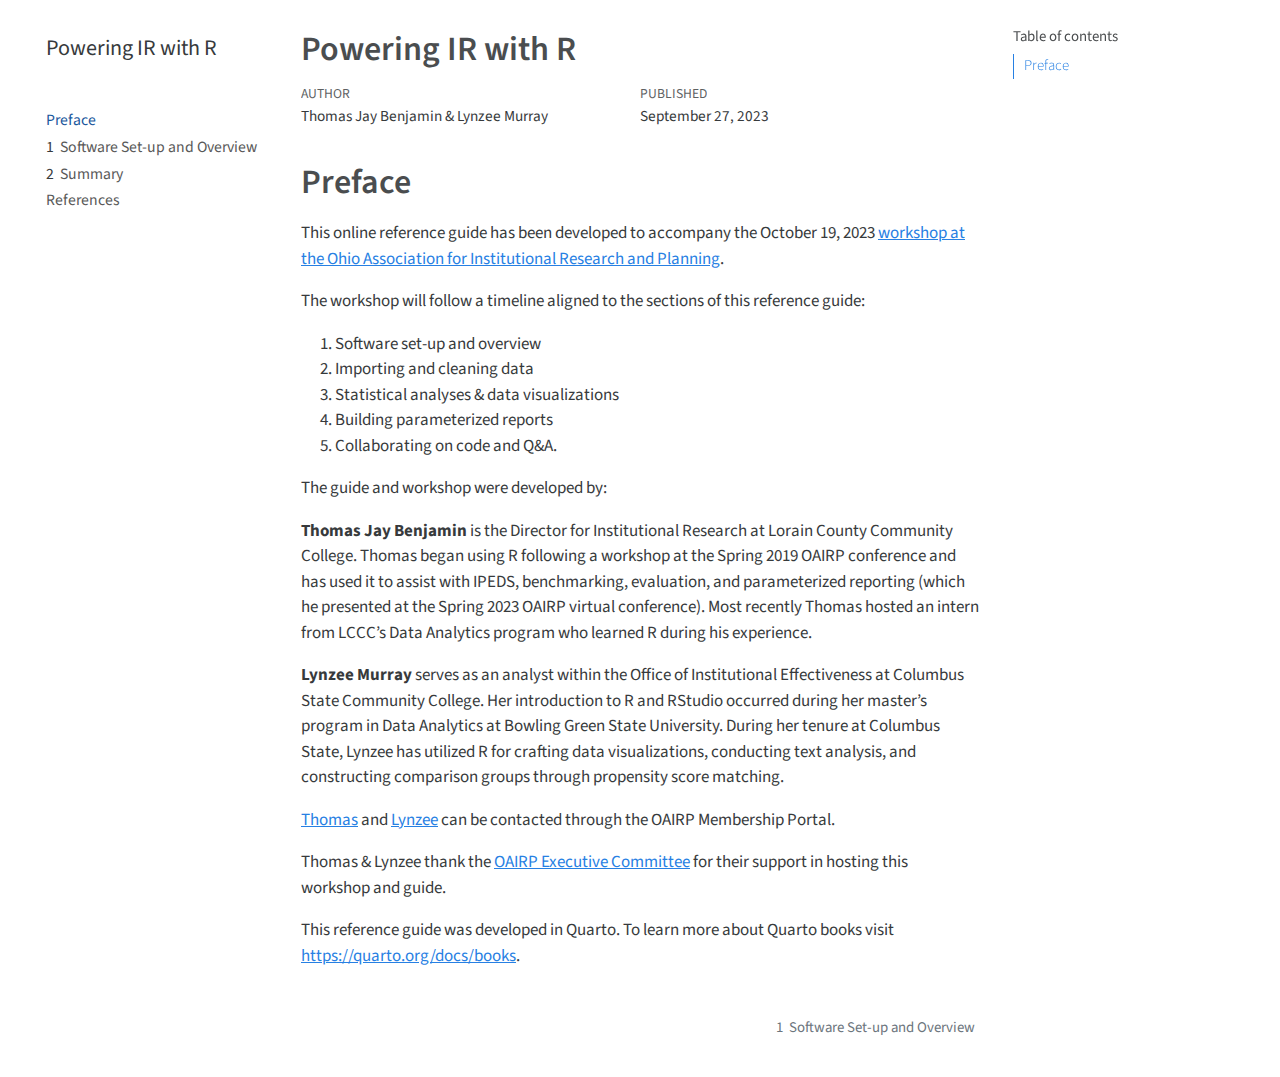
==== docs/index.html @ 9ba2b586 "intro outline" ====
<!DOCTYPE html>
<html xmlns="http://www.w3.org/1999/xhtml" lang="en" xml:lang="en"><head>

<meta charset="utf-8">
<meta name="generator" content="quarto-1.3.333">

<meta name="viewport" content="width=device-width, initial-scale=1.0, user-scalable=yes">

<meta name="author" content="Thomas Jay Benjamin &amp; Lynzee Murray">
<meta name="dcterms.date" content="2023-09-27">

<title>Powering IR with R</title>
<style>
code{white-space: pre-wrap;}
span.smallcaps{font-variant: small-caps;}
div.columns{display: flex; gap: min(4vw, 1.5em);}
div.column{flex: auto; overflow-x: auto;}
div.hanging-indent{margin-left: 1.5em; text-indent: -1.5em;}
ul.task-list{list-style: none;}
ul.task-list li input[type="checkbox"] {
  width: 0.8em;
  margin: 0 0.8em 0.2em -1em; /* quarto-specific, see https://github.com/quarto-dev/quarto-cli/issues/4556 */ 
  vertical-align: middle;
}
</style>


<script src="site_libs/quarto-nav/quarto-nav.js"></script>
<script src="site_libs/quarto-nav/headroom.min.js"></script>
<script src="site_libs/clipboard/clipboard.min.js"></script>
<script src="site_libs/quarto-search/autocomplete.umd.js"></script>
<script src="site_libs/quarto-search/fuse.min.js"></script>
<script src="site_libs/quarto-search/quarto-search.js"></script>
<meta name="quarto:offset" content="./">
<link href="./intro.html" rel="next">
<script src="site_libs/quarto-html/quarto.js"></script>
<script src="site_libs/quarto-html/popper.min.js"></script>
<script src="site_libs/quarto-html/tippy.umd.min.js"></script>
<script src="site_libs/quarto-html/anchor.min.js"></script>
<link href="site_libs/quarto-html/tippy.css" rel="stylesheet">
<link href="site_libs/quarto-html/quarto-syntax-highlighting.css" rel="stylesheet" id="quarto-text-highlighting-styles">
<script src="site_libs/bootstrap/bootstrap.min.js"></script>
<link href="site_libs/bootstrap/bootstrap-icons.css" rel="stylesheet">
<link href="site_libs/bootstrap/bootstrap.min.css" rel="stylesheet" id="quarto-bootstrap" data-mode="light">
<script id="quarto-search-options" type="application/json">{
  "location": "sidebar",
  "copy-button": false,
  "collapse-after": 3,
  "panel-placement": "start",
  "type": "textbox",
  "limit": 20,
  "language": {
    "search-no-results-text": "No results",
    "search-matching-documents-text": "matching documents",
    "search-copy-link-title": "Copy link to search",
    "search-hide-matches-text": "Hide additional matches",
    "search-more-match-text": "more match in this document",
    "search-more-matches-text": "more matches in this document",
    "search-clear-button-title": "Clear",
    "search-detached-cancel-button-title": "Cancel",
    "search-submit-button-title": "Submit"
  }
}</script>


</head>

<body class="nav-sidebar floating">

<div id="quarto-search-results"></div>
  <header id="quarto-header" class="headroom fixed-top">
  <nav class="quarto-secondary-nav">
    <div class="container-fluid d-flex">
      <button type="button" class="quarto-btn-toggle btn" data-bs-toggle="collapse" data-bs-target="#quarto-sidebar,#quarto-sidebar-glass" aria-controls="quarto-sidebar" aria-expanded="false" aria-label="Toggle sidebar navigation" onclick="if (window.quartoToggleHeadroom) { window.quartoToggleHeadroom(); }">
        <i class="bi bi-layout-text-sidebar-reverse"></i>
      </button>
      <nav class="quarto-page-breadcrumbs" aria-label="breadcrumb"><ol class="breadcrumb"><li class="breadcrumb-item"><a href="./index.html">Preface</a></li></ol></nav>
      <a class="flex-grow-1" role="button" data-bs-toggle="collapse" data-bs-target="#quarto-sidebar,#quarto-sidebar-glass" aria-controls="quarto-sidebar" aria-expanded="false" aria-label="Toggle sidebar navigation" onclick="if (window.quartoToggleHeadroom) { window.quartoToggleHeadroom(); }">      
      </a>
      <button type="button" class="btn quarto-search-button" aria-label="Search" onclick="window.quartoOpenSearch();">
        <i class="bi bi-search"></i>
      </button>
    </div>
  </nav>
</header>
<!-- content -->
<div id="quarto-content" class="quarto-container page-columns page-rows-contents page-layout-article">
<!-- sidebar -->
  <nav id="quarto-sidebar" class="sidebar collapse collapse-horizontal sidebar-navigation floating overflow-auto">
    <div class="pt-lg-2 mt-2 text-left sidebar-header">
    <div class="sidebar-title mb-0 py-0">
      <a href="./">Powering IR with R</a> 
    </div>
      </div>
        <div class="mt-2 flex-shrink-0 align-items-center">
        <div class="sidebar-search">
        <div id="quarto-search" class="" title="Search"></div>
        </div>
        </div>
    <div class="sidebar-menu-container"> 
    <ul class="list-unstyled mt-1">
        <li class="sidebar-item">
  <div class="sidebar-item-container"> 
  <a href="./index.html" class="sidebar-item-text sidebar-link active">
 <span class="menu-text">Preface</span></a>
  </div>
</li>
        <li class="sidebar-item">
  <div class="sidebar-item-container"> 
  <a href="./intro.html" class="sidebar-item-text sidebar-link">
 <span class="menu-text"><span class="chapter-number">1</span>&nbsp; <span class="chapter-title">Software Set-up and Overview</span></span></a>
  </div>
</li>
        <li class="sidebar-item">
  <div class="sidebar-item-container"> 
  <a href="./summary.html" class="sidebar-item-text sidebar-link">
 <span class="menu-text"><span class="chapter-number">2</span>&nbsp; <span class="chapter-title">Summary</span></span></a>
  </div>
</li>
        <li class="sidebar-item">
  <div class="sidebar-item-container"> 
  <a href="./references.html" class="sidebar-item-text sidebar-link">
 <span class="menu-text">References</span></a>
  </div>
</li>
    </ul>
    </div>
</nav>
<div id="quarto-sidebar-glass" data-bs-toggle="collapse" data-bs-target="#quarto-sidebar,#quarto-sidebar-glass"></div>
<!-- margin-sidebar -->
    <div id="quarto-margin-sidebar" class="sidebar margin-sidebar">
        <nav id="TOC" role="doc-toc" class="toc-active">
    <h2 id="toc-title">Table of contents</h2>
   
  <ul>
  <li><a href="#preface" id="toc-preface" class="nav-link active" data-scroll-target="#preface">Preface</a></li>
  </ul>
</nav>
    </div>
<!-- main -->
<main class="content" id="quarto-document-content">

<header id="title-block-header" class="quarto-title-block default">
<div class="quarto-title">
<h1 class="title">Powering IR with R</h1>
</div>



<div class="quarto-title-meta">

    <div>
    <div class="quarto-title-meta-heading">Author</div>
    <div class="quarto-title-meta-contents">
             <p>Thomas Jay Benjamin &amp; Lynzee Murray </p>
          </div>
  </div>
    
    <div>
    <div class="quarto-title-meta-heading">Published</div>
    <div class="quarto-title-meta-contents">
      <p class="date">September 27, 2023</p>
    </div>
  </div>
  
    
  </div>
  

</header>

<section id="preface" class="level1 unnumbered">
<h1 class="unnumbered">Preface</h1>
<p>This online reference guide has been developed to accompany the October 19, 2023 <a href="https://oairp.org/event-5382943">workshop at the Ohio Association for Institutional Research and Planning</a>.</p>
<p>The workshop will follow a timeline aligned to the sections of this reference guide:</p>
<ol type="1">
<li>Software set-up and overview</li>
<li>Importing and cleaning data</li>
<li>Statistical analyses &amp; data visualizations</li>
<li>Building parameterized reports</li>
<li>Collaborating on code and Q&amp;A.</li>
</ol>
<p>The guide and workshop were developed by:</p>
<p><strong>Thomas Jay Benjamin</strong> is the Director for Institutional Research at Lorain County Community College. Thomas began using R following a workshop at the Spring 2019 OAIRP conference and has used it to assist with IPEDS, benchmarking, evaluation, and parameterized reporting (which he presented at the Spring 2023 OAIRP virtual conference). Most recently Thomas hosted an intern from LCCC’s Data Analytics program who learned R during his experience.</p>
<p><strong>Lynzee Murray</strong> serves as an analyst within the Office of Institutional Effectiveness at Columbus State Community College. Her introduction to R and RStudio occurred during her master’s program in Data Analytics at Bowling Green State University. During her tenure at Columbus State, Lynzee has utilized R for crafting data visualizations, conducting text analysis, and constructing comparison groups through propensity score matching.</p>
<p><a href="https://oairp.org/Sys/PublicProfile/61938198/5655464">Thomas</a> and <a href="https://oairp.org/Sys/PublicProfile/66831830/5655464">Lynzee</a> can be contacted through the OAIRP Membership Portal.</p>
<p>Thomas &amp; Lynzee thank the <a href="https://oairp.org/Sys/PublicProfile/66831830/5655464">OAIRP Executive Committee</a> for their support in hosting this workshop and guide.</p>
<p>This reference guide was developed in Quarto. To learn more about Quarto books visit <a href="https://quarto.org/docs/books" class="uri">https://quarto.org/docs/books</a>.</p>


</section>

</main> <!-- /main -->
<script id="quarto-html-after-body" type="application/javascript">
window.document.addEventListener("DOMContentLoaded", function (event) {
  const toggleBodyColorMode = (bsSheetEl) => {
    const mode = bsSheetEl.getAttribute("data-mode");
    const bodyEl = window.document.querySelector("body");
    if (mode === "dark") {
      bodyEl.classList.add("quarto-dark");
      bodyEl.classList.remove("quarto-light");
    } else {
      bodyEl.classList.add("quarto-light");
      bodyEl.classList.remove("quarto-dark");
    }
  }
  const toggleBodyColorPrimary = () => {
    const bsSheetEl = window.document.querySelector("link#quarto-bootstrap");
    if (bsSheetEl) {
      toggleBodyColorMode(bsSheetEl);
    }
  }
  toggleBodyColorPrimary();  
  const icon = "";
  const anchorJS = new window.AnchorJS();
  anchorJS.options = {
    placement: 'right',
    icon: icon
  };
  anchorJS.add('.anchored');
  const isCodeAnnotation = (el) => {
    for (const clz of el.classList) {
      if (clz.startsWith('code-annotation-')) {                     
        return true;
      }
    }
    return false;
  }
  const clipboard = new window.ClipboardJS('.code-copy-button', {
    text: function(trigger) {
      const codeEl = trigger.previousElementSibling.cloneNode(true);
      for (const childEl of codeEl.children) {
        if (isCodeAnnotation(childEl)) {
          childEl.remove();
        }
      }
      return codeEl.innerText;
    }
  });
  clipboard.on('success', function(e) {
    // button target
    const button = e.trigger;
    // don't keep focus
    button.blur();
    // flash "checked"
    button.classList.add('code-copy-button-checked');
    var currentTitle = button.getAttribute("title");
    button.setAttribute("title", "Copied!");
    let tooltip;
    if (window.bootstrap) {
      button.setAttribute("data-bs-toggle", "tooltip");
      button.setAttribute("data-bs-placement", "left");
      button.setAttribute("data-bs-title", "Copied!");
      tooltip = new bootstrap.Tooltip(button, 
        { trigger: "manual", 
          customClass: "code-copy-button-tooltip",
          offset: [0, -8]});
      tooltip.show();    
    }
    setTimeout(function() {
      if (tooltip) {
        tooltip.hide();
        button.removeAttribute("data-bs-title");
        button.removeAttribute("data-bs-toggle");
        button.removeAttribute("data-bs-placement");
      }
      button.setAttribute("title", currentTitle);
      button.classList.remove('code-copy-button-checked');
    }, 1000);
    // clear code selection
    e.clearSelection();
  });
  function tippyHover(el, contentFn) {
    const config = {
      allowHTML: true,
      content: contentFn,
      maxWidth: 500,
      delay: 100,
      arrow: false,
      appendTo: function(el) {
          return el.parentElement;
      },
      interactive: true,
      interactiveBorder: 10,
      theme: 'quarto',
      placement: 'bottom-start'
    };
    window.tippy(el, config); 
  }
  const noterefs = window.document.querySelectorAll('a[role="doc-noteref"]');
  for (var i=0; i<noterefs.length; i++) {
    const ref = noterefs[i];
    tippyHover(ref, function() {
      // use id or data attribute instead here
      let href = ref.getAttribute('data-footnote-href') || ref.getAttribute('href');
      try { href = new URL(href).hash; } catch {}
      const id = href.replace(/^#\/?/, "");
      const note = window.document.getElementById(id);
      return note.innerHTML;
    });
  }
      let selectedAnnoteEl;
      const selectorForAnnotation = ( cell, annotation) => {
        let cellAttr = 'data-code-cell="' + cell + '"';
        let lineAttr = 'data-code-annotation="' +  annotation + '"';
        const selector = 'span[' + cellAttr + '][' + lineAttr + ']';
        return selector;
      }
      const selectCodeLines = (annoteEl) => {
        const doc = window.document;
        const targetCell = annoteEl.getAttribute("data-target-cell");
        const targetAnnotation = annoteEl.getAttribute("data-target-annotation");
        const annoteSpan = window.document.querySelector(selectorForAnnotation(targetCell, targetAnnotation));
        const lines = annoteSpan.getAttribute("data-code-lines").split(",");
        const lineIds = lines.map((line) => {
          return targetCell + "-" + line;
        })
        let top = null;
        let height = null;
        let parent = null;
        if (lineIds.length > 0) {
            //compute the position of the single el (top and bottom and make a div)
            const el = window.document.getElementById(lineIds[0]);
            top = el.offsetTop;
            height = el.offsetHeight;
            parent = el.parentElement.parentElement;
          if (lineIds.length > 1) {
            const lastEl = window.document.getElementById(lineIds[lineIds.length - 1]);
            const bottom = lastEl.offsetTop + lastEl.offsetHeight;
            height = bottom - top;
          }
          if (top !== null && height !== null && parent !== null) {
            // cook up a div (if necessary) and position it 
            let div = window.document.getElementById("code-annotation-line-highlight");
            if (div === null) {
              div = window.document.createElement("div");
              div.setAttribute("id", "code-annotation-line-highlight");
              div.style.position = 'absolute';
              parent.appendChild(div);
            }
            div.style.top = top - 2 + "px";
            div.style.height = height + 4 + "px";
            let gutterDiv = window.document.getElementById("code-annotation-line-highlight-gutter");
            if (gutterDiv === null) {
              gutterDiv = window.document.createElement("div");
              gutterDiv.setAttribute("id", "code-annotation-line-highlight-gutter");
              gutterDiv.style.position = 'absolute';
              const codeCell = window.document.getElementById(targetCell);
              const gutter = codeCell.querySelector('.code-annotation-gutter');
              gutter.appendChild(gutterDiv);
            }
            gutterDiv.style.top = top - 2 + "px";
            gutterDiv.style.height = height + 4 + "px";
          }
          selectedAnnoteEl = annoteEl;
        }
      };
      const unselectCodeLines = () => {
        const elementsIds = ["code-annotation-line-highlight", "code-annotation-line-highlight-gutter"];
        elementsIds.forEach((elId) => {
          const div = window.document.getElementById(elId);
          if (div) {
            div.remove();
          }
        });
        selectedAnnoteEl = undefined;
      };
      // Attach click handler to the DT
      const annoteDls = window.document.querySelectorAll('dt[data-target-cell]');
      for (const annoteDlNode of annoteDls) {
        annoteDlNode.addEventListener('click', (event) => {
          const clickedEl = event.target;
          if (clickedEl !== selectedAnnoteEl) {
            unselectCodeLines();
            const activeEl = window.document.querySelector('dt[data-target-cell].code-annotation-active');
            if (activeEl) {
              activeEl.classList.remove('code-annotation-active');
            }
            selectCodeLines(clickedEl);
            clickedEl.classList.add('code-annotation-active');
          } else {
            // Unselect the line
            unselectCodeLines();
            clickedEl.classList.remove('code-annotation-active');
          }
        });
      }
  const findCites = (el) => {
    const parentEl = el.parentElement;
    if (parentEl) {
      const cites = parentEl.dataset.cites;
      if (cites) {
        return {
          el,
          cites: cites.split(' ')
        };
      } else {
        return findCites(el.parentElement)
      }
    } else {
      return undefined;
    }
  };
  var bibliorefs = window.document.querySelectorAll('a[role="doc-biblioref"]');
  for (var i=0; i<bibliorefs.length; i++) {
    const ref = bibliorefs[i];
    const citeInfo = findCites(ref);
    if (citeInfo) {
      tippyHover(citeInfo.el, function() {
        var popup = window.document.createElement('div');
        citeInfo.cites.forEach(function(cite) {
          var citeDiv = window.document.createElement('div');
          citeDiv.classList.add('hanging-indent');
          citeDiv.classList.add('csl-entry');
          var biblioDiv = window.document.getElementById('ref-' + cite);
          if (biblioDiv) {
            citeDiv.innerHTML = biblioDiv.innerHTML;
          }
          popup.appendChild(citeDiv);
        });
        return popup.innerHTML;
      });
    }
  }
});
</script>
<nav class="page-navigation">
  <div class="nav-page nav-page-previous">
  </div>
  <div class="nav-page nav-page-next">
      <a href="./intro.html" class="pagination-link">
        <span class="nav-page-text"><span class="chapter-number">1</span>&nbsp; <span class="chapter-title">Software Set-up and Overview</span></span> <i class="bi bi-arrow-right-short"></i>
      </a>
  </div>
</nav>
</div> <!-- /content -->



</body></html>
---- docs/site_libs/quarto-html/quarto-syntax-highlighting.css ----
/* quarto syntax highlight colors */
:root {
  --quarto-hl-ot-color: #003B4F;
  --quarto-hl-at-color: #657422;
  --quarto-hl-ss-color: #20794D;
  --quarto-hl-an-color: #5E5E5E;
  --quarto-hl-fu-color: #4758AB;
  --quarto-hl-st-color: #20794D;
  --quarto-hl-cf-color: #003B4F;
  --quarto-hl-op-color: #5E5E5E;
  --quarto-hl-er-color: #AD0000;
  --quarto-hl-bn-color: #AD0000;
  --quarto-hl-al-color: #AD0000;
  --quarto-hl-va-color: #111111;
  --quarto-hl-bu-color: inherit;
  --quarto-hl-ex-color: inherit;
  --quarto-hl-pp-color: #AD0000;
  --quarto-hl-in-color: #5E5E5E;
  --quarto-hl-vs-color: #20794D;
  --quarto-hl-wa-color: #5E5E5E;
  --quarto-hl-do-color: #5E5E5E;
  --quarto-hl-im-color: #00769E;
  --quarto-hl-ch-color: #20794D;
  --quarto-hl-dt-color: #AD0000;
  --quarto-hl-fl-color: #AD0000;
  --quarto-hl-co-color: #5E5E5E;
  --quarto-hl-cv-color: #5E5E5E;
  --quarto-hl-cn-color: #8f5902;
  --quarto-hl-sc-color: #5E5E5E;
  --quarto-hl-dv-color: #AD0000;
  --quarto-hl-kw-color: #003B4F;
}

/* other quarto variables */
:root {
  --quarto-font-monospace: SFMono-Regular, Menlo, Monaco, Consolas, "Liberation Mono", "Courier New", monospace;
}

pre > code.sourceCode > span {
  color: #003B4F;
}

code span {
  color: #003B4F;
}

code.sourceCode > span {
  color: #003B4F;
}

div.sourceCode,
div.sourceCode pre.sourceCode {
  color: #003B4F;
}

code span.ot {
  color: #003B4F;
  font-style: inherit;
}

code span.at {
  color: #657422;
  font-style: inherit;
}

code span.ss {
  color: #20794D;
  font-style: inherit;
}

code span.an {
  color: #5E5E5E;
  font-style: inherit;
}

code span.fu {
  color: #4758AB;
  font-style: inherit;
}

code span.st {
  color: #20794D;
  font-style: inherit;
}

code span.cf {
  color: #003B4F;
  font-style: inherit;
}

code span.op {
  color: #5E5E5E;
  font-style: inherit;
}

code span.er {
  color: #AD0000;
  font-style: inherit;
}

code span.bn {
  color: #AD0000;
  font-style: inherit;
}

code span.al {
  color: #AD0000;
  font-style: inherit;
}

code span.va {
  color: #111111;
  font-style: inherit;
}

code span.bu {
  font-style: inherit;
}

code span.ex {
  font-style: inherit;
}

code span.pp {
  color: #AD0000;
  font-style: inherit;
}

code span.in {
  color: #5E5E5E;
  font-style: inherit;
}

code span.vs {
  color: #20794D;
  font-style: inherit;
}

code span.wa {
  color: #5E5E5E;
  font-style: italic;
}

code span.do {
  color: #5E5E5E;
  font-style: italic;
}

code span.im {
  color: #00769E;
  font-style: inherit;
}

code span.ch {
  color: #20794D;
  font-style: inherit;
}

code span.dt {
  color: #AD0000;
  font-style: inherit;
}

code span.fl {
  color: #AD0000;
  font-style: inherit;
}

code span.co {
  color: #5E5E5E;
  font-style: inherit;
}

code span.cv {
  color: #5E5E5E;
  font-style: italic;
}

code span.cn {
  color: #8f5902;
  font-style: inherit;
}

code span.sc {
  color: #5E5E5E;
  font-style: inherit;
}

code span.dv {
  color: #AD0000;
  font-style: inherit;
}

code span.kw {
  color: #003B4F;
  font-style: inherit;
}

.prevent-inlining {
  content: "</";
}

/*# sourceMappingURL=debc5d5d77c3f9108843748ff7464032.css.map */
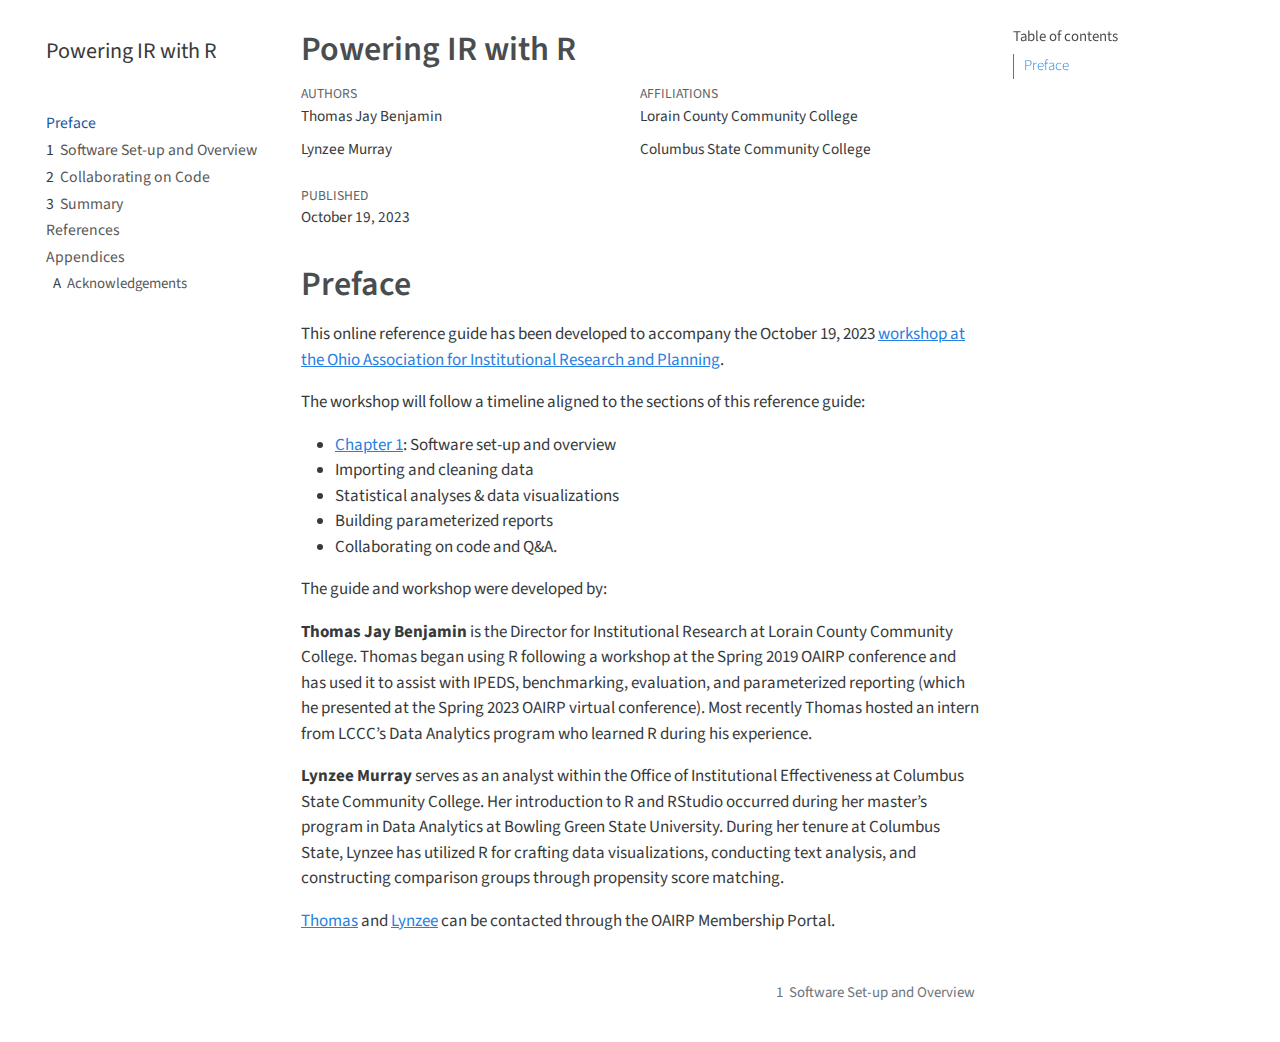
==== commit 50dc0d3c: "book options" ====
--- a/docs/index.html
+++ b/docs/index.html
@@ -6,8 +6,9 @@
 
 <meta name="viewport" content="width=device-width, initial-scale=1.0, user-scalable=yes">
 
-<meta name="author" content="Thomas Jay Benjamin &amp; Lynzee Murray">
-<meta name="dcterms.date" content="2023-09-27">
+<meta name="author" content="Thomas Jay Benjamin">
+<meta name="author" content="Lynzee Murray">
+<meta name="dcterms.date" content="2023-10-19">
 
 <title>Powering IR with R</title>
 <style>
@@ -63,6 +64,15 @@
 }</script>
 
 
+<meta name="citation_title" content="Powering IR with R">
+<meta name="citation_author" content="Thomas Jay Benjamin">
+<meta name="citation_author" content="Lynzee Murray">
+<meta name="citation_publication_date" content="2023-10-19">
+<meta name="citation_cover_date" content="2023-10-19">
+<meta name="citation_year" content="2023">
+<meta name="citation_online_date" content="2023-10-19">
+<meta name="citation_language" content="en">
+<meta name="citation_reference" content="citation_title=Literate programming;,citation_author=Donald E. Knuth;,citation_publication_date=1984-05;,citation_cover_date=1984-05;,citation_year=1984;,citation_fulltext_html_url=https://doi.org/10.1093/comjnl/27.2.97;,citation_issue=2;,citation_doi=10.1093/comjnl/27.2.97;,citation_issn=0010-4620;,citation_volume=27;,citation_journal_title=Comput. J.;,citation_publisher=Oxford University Press, Inc.;">
 </head>
 
 <body class="nav-sidebar floating">
@@ -90,6 +100,27 @@
     <div class="pt-lg-2 mt-2 text-left sidebar-header">
     <div class="sidebar-title mb-0 py-0">
       <a href="./">Powering IR with R</a> 
+        <div class="sidebar-tools-main tools-wide">
+    <a href="https://github.com/oairp/PoweringIRwithR" title="Source Code" class="quarto-navigation-tool px-1" aria-label="Source Code"><i class="bi bi-github"></i></a>
+    <a href="./Powering-IR-with-R.pdf" title="Download PDF" class="quarto-navigation-tool px-1" aria-label="Download PDF"><i class="bi bi-file-pdf"></i></a>
+    <div class="dropdown">
+      <a href="" title="Share" id="quarto-navigation-tool-dropdown-0" class="quarto-navigation-tool dropdown-toggle px-1" data-bs-toggle="dropdown" aria-expanded="false" aria-label="Share"><i class="bi bi-share"></i></a>
+      <ul class="dropdown-menu" aria-labelledby="quarto-navigation-tool-dropdown-0">
+          <li>
+            <a class="dropdown-item sidebar-tools-main-item" href="https://twitter.com/intent/tweet?url=|url|">
+              <i class="bi bi-bi-twitter pe-1"></i>
+            Twitter
+            </a>
+          </li>
+          <li>
+            <a class="dropdown-item sidebar-tools-main-item" href="https://www.facebook.com/sharer/sharer.php?u=|url|">
+              <i class="bi bi-bi-facebook pe-1"></i>
+            Facebook
+            </a>
+          </li>
+      </ul>
+    </div>
+</div>
     </div>
       </div>
         <div class="mt-2 flex-shrink-0 align-items-center">
@@ -113,8 +144,14 @@
 </li>
         <li class="sidebar-item">
   <div class="sidebar-item-container"> 
+  <a href="./collaboration.html" class="sidebar-item-text sidebar-link">
+ <span class="menu-text"><span class="chapter-number">2</span>&nbsp; <span class="chapter-title">Collaborating on Code</span></span></a>
+  </div>
+</li>
+        <li class="sidebar-item">
+  <div class="sidebar-item-container"> 
   <a href="./summary.html" class="sidebar-item-text sidebar-link">
- <span class="menu-text"><span class="chapter-number">2</span>&nbsp; <span class="chapter-title">Summary</span></span></a>
+ <span class="menu-text"><span class="chapter-number">3</span>&nbsp; <span class="chapter-title">Summary</span></span></a>
   </div>
 </li>
         <li class="sidebar-item">
@@ -123,6 +160,23 @@
  <span class="menu-text">References</span></a>
   </div>
 </li>
+        <li class="sidebar-item sidebar-item-section">
+      <div class="sidebar-item-container"> 
+            <a class="sidebar-item-text sidebar-link text-start" data-bs-toggle="collapse" data-bs-target="#quarto-sidebar-section-1" aria-expanded="true">
+ <span class="menu-text">Appendices</span></a>
+          <a class="sidebar-item-toggle text-start" data-bs-toggle="collapse" data-bs-target="#quarto-sidebar-section-1" aria-expanded="true" aria-label="Toggle section">
+            <i class="bi bi-chevron-right ms-2"></i>
+          </a> 
+      </div>
+      <ul id="quarto-sidebar-section-1" class="collapse list-unstyled sidebar-section depth1 show">  
+          <li class="sidebar-item">
+  <div class="sidebar-item-container"> 
+  <a href="./acknowledgements.html" class="sidebar-item-text sidebar-link">
+ <span class="menu-text"><span class="chapter-number">A</span>&nbsp; <span class="chapter-title">Acknowledgements</span></span></a>
+  </div>
+</li>
+      </ul>
+  </li>
     </ul>
     </div>
 </nav>
@@ -146,20 +200,39 @@
 </div>
 
 
+<div class="quarto-title-meta-author">
+  <div class="quarto-title-meta-heading">Authors</div>
+  <div class="quarto-title-meta-heading">Affiliations</div>
+  
+    <div class="quarto-title-meta-contents">
+    <p class="author">Thomas Jay Benjamin </p>
+  </div>
+    <div class="quarto-title-meta-contents">
+        <p class="affiliation">
+            <a href="https://www.lorainccc.edu">
+            Lorain County Community College
+            </a>
+          </p>
+      </div>
+      <div class="quarto-title-meta-contents">
+    <p class="author">Lynzee Murray </p>
+  </div>
+    <div class="quarto-title-meta-contents">
+        <p class="affiliation">
+            <a href="https://www.cscc.edu">
+            Columbus State Community College
+            </a>
+          </p>
+      </div>
+    </div>
 
 <div class="quarto-title-meta">
 
-    <div>
-    <div class="quarto-title-meta-heading">Author</div>
-    <div class="quarto-title-meta-contents">
-             <p>Thomas Jay Benjamin &amp; Lynzee Murray </p>
-          </div>
-  </div>
-    
+      
     <div>
     <div class="quarto-title-meta-heading">Published</div>
     <div class="quarto-title-meta-contents">
-      <p class="date">September 27, 2023</p>
+      <p class="date">October 19, 2023</p>
     </div>
   </div>
   
@@ -173,19 +246,17 @@
 <h1 class="unnumbered">Preface</h1>
 <p>This online reference guide has been developed to accompany the October 19, 2023 <a href="https://oairp.org/event-5382943">workshop at the Ohio Association for Institutional Research and Planning</a>.</p>
 <p>The workshop will follow a timeline aligned to the sections of this reference guide:</p>
-<ol type="1">
-<li>Software set-up and overview</li>
+<ul>
+<li><a href="intro.html"><span>Chapter&nbsp;1</span></a>: Software set-up and overview</li>
 <li>Importing and cleaning data</li>
 <li>Statistical analyses &amp; data visualizations</li>
 <li>Building parameterized reports</li>
 <li>Collaborating on code and Q&amp;A.</li>
-</ol>
+</ul>
 <p>The guide and workshop were developed by:</p>
 <p><strong>Thomas Jay Benjamin</strong> is the Director for Institutional Research at Lorain County Community College. Thomas began using R following a workshop at the Spring 2019 OAIRP conference and has used it to assist with IPEDS, benchmarking, evaluation, and parameterized reporting (which he presented at the Spring 2023 OAIRP virtual conference). Most recently Thomas hosted an intern from LCCC’s Data Analytics program who learned R during his experience.</p>
 <p><strong>Lynzee Murray</strong> serves as an analyst within the Office of Institutional Effectiveness at Columbus State Community College. Her introduction to R and RStudio occurred during her master’s program in Data Analytics at Bowling Green State University. During her tenure at Columbus State, Lynzee has utilized R for crafting data visualizations, conducting text analysis, and constructing comparison groups through propensity score matching.</p>
 <p><a href="https://oairp.org/Sys/PublicProfile/61938198/5655464">Thomas</a> and <a href="https://oairp.org/Sys/PublicProfile/66831830/5655464">Lynzee</a> can be contacted through the OAIRP Membership Portal.</p>
-<p>Thomas &amp; Lynzee thank the <a href="https://oairp.org/Sys/PublicProfile/66831830/5655464">OAIRP Executive Committee</a> for their support in hosting this workshop and guide.</p>
-<p>This reference guide was developed in Quarto. To learn more about Quarto books visit <a href="https://quarto.org/docs/books" class="uri">https://quarto.org/docs/books</a>.</p>
 
 
 </section>
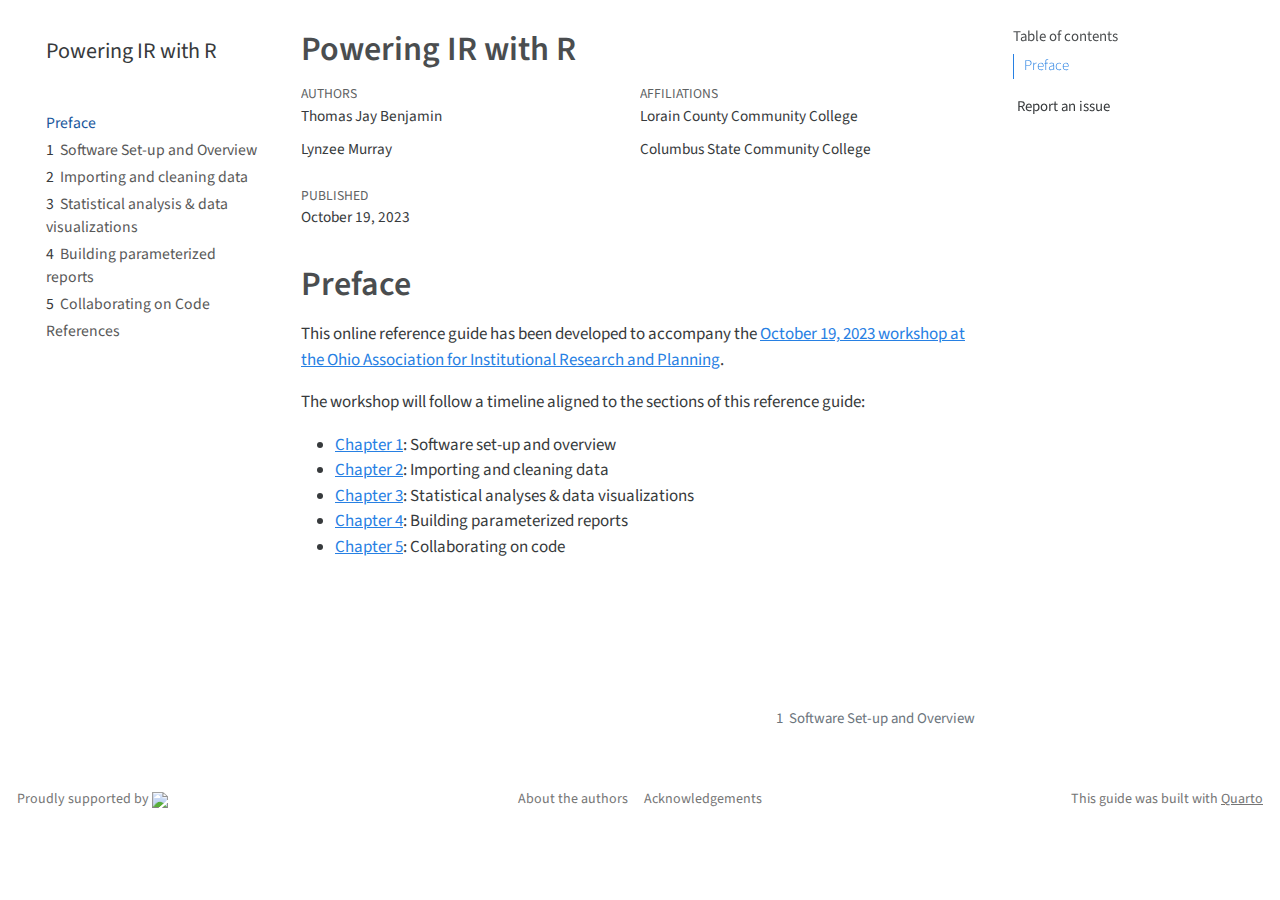
==== commit 430b44fd: "edit intro" ====
--- a/docs/index.html
+++ b/docs/index.html
@@ -144,14 +144,26 @@
 </li>
         <li class="sidebar-item">
   <div class="sidebar-item-container"> 
+  <a href="./workingwithdata.html" class="sidebar-item-text sidebar-link">
+ <span class="menu-text"><span class="chapter-number">2</span>&nbsp; <span class="chapter-title">Importing and cleaning data</span></span></a>
+  </div>
+</li>
+        <li class="sidebar-item">
+  <div class="sidebar-item-container"> 
+  <a href="./analysis.html" class="sidebar-item-text sidebar-link">
+ <span class="menu-text"><span class="chapter-number">3</span>&nbsp; <span class="chapter-title">Statistical analysis &amp; data visualizations</span></span></a>
+  </div>
+</li>
+        <li class="sidebar-item">
+  <div class="sidebar-item-container"> 
+  <a href="./reports.html" class="sidebar-item-text sidebar-link">
+ <span class="menu-text"><span class="chapter-number">4</span>&nbsp; <span class="chapter-title">Building parameterized reports</span></span></a>
+  </div>
+</li>
+        <li class="sidebar-item">
+  <div class="sidebar-item-container"> 
   <a href="./collaboration.html" class="sidebar-item-text sidebar-link">
- <span class="menu-text"><span class="chapter-number">2</span>&nbsp; <span class="chapter-title">Collaborating on Code</span></span></a>
-  </div>
-</li>
-        <li class="sidebar-item">
-  <div class="sidebar-item-container"> 
-  <a href="./summary.html" class="sidebar-item-text sidebar-link">
- <span class="menu-text"><span class="chapter-number">3</span>&nbsp; <span class="chapter-title">Summary</span></span></a>
+ <span class="menu-text"><span class="chapter-number">5</span>&nbsp; <span class="chapter-title">Collaborating on Code</span></span></a>
   </div>
 </li>
         <li class="sidebar-item">
@@ -160,23 +172,6 @@
  <span class="menu-text">References</span></a>
   </div>
 </li>
-        <li class="sidebar-item sidebar-item-section">
-      <div class="sidebar-item-container"> 
-            <a class="sidebar-item-text sidebar-link text-start" data-bs-toggle="collapse" data-bs-target="#quarto-sidebar-section-1" aria-expanded="true">
- <span class="menu-text">Appendices</span></a>
-          <a class="sidebar-item-toggle text-start" data-bs-toggle="collapse" data-bs-target="#quarto-sidebar-section-1" aria-expanded="true" aria-label="Toggle section">
-            <i class="bi bi-chevron-right ms-2"></i>
-          </a> 
-      </div>
-      <ul id="quarto-sidebar-section-1" class="collapse list-unstyled sidebar-section depth1 show">  
-          <li class="sidebar-item">
-  <div class="sidebar-item-container"> 
-  <a href="./acknowledgements.html" class="sidebar-item-text sidebar-link">
- <span class="menu-text"><span class="chapter-number">A</span>&nbsp; <span class="chapter-title">Acknowledgements</span></span></a>
-  </div>
-</li>
-      </ul>
-  </li>
     </ul>
     </div>
 </nav>
@@ -189,7 +184,7 @@
   <ul>
   <li><a href="#preface" id="toc-preface" class="nav-link active" data-scroll-target="#preface">Preface</a></li>
   </ul>
-</nav>
+<div class="toc-actions"><div><i class="bi bi-github"></i></div><div class="action-links"><p><a href="https://github.com/oairp/PoweringIRwithR/issues/new" class="toc-action">Report an issue</a></p></div></div></nav>
     </div>
 <!-- main -->
 <main class="content" id="quarto-document-content">
@@ -244,19 +239,15 @@
 
 <section id="preface" class="level1 unnumbered">
 <h1 class="unnumbered">Preface</h1>
-<p>This online reference guide has been developed to accompany the October 19, 2023 <a href="https://oairp.org/event-5382943">workshop at the Ohio Association for Institutional Research and Planning</a>.</p>
+<p>This online reference guide has been developed to accompany the <a href="https://oairp.org/event-5382943">October 19, 2023 workshop at the Ohio Association for Institutional Research and Planning</a>.</p>
 <p>The workshop will follow a timeline aligned to the sections of this reference guide:</p>
 <ul>
 <li><a href="intro.html"><span>Chapter&nbsp;1</span></a>: Software set-up and overview</li>
-<li>Importing and cleaning data</li>
-<li>Statistical analyses &amp; data visualizations</li>
-<li>Building parameterized reports</li>
-<li>Collaborating on code and Q&amp;A.</li>
+<li><a href="workingwithdata.html"><span>Chapter&nbsp;2</span></a>: Importing and cleaning data</li>
+<li><a href="analysis.html"><span>Chapter&nbsp;3</span></a>: Statistical analyses &amp; data visualizations</li>
+<li><a href="reports.html"><span>Chapter&nbsp;4</span></a>: Building parameterized reports</li>
+<li><a href="collaboration.html"><span>Chapter&nbsp;5</span></a>: Collaborating on code</li>
 </ul>
-<p>The guide and workshop were developed by:</p>
-<p><strong>Thomas Jay Benjamin</strong> is the Director for Institutional Research at Lorain County Community College. Thomas began using R following a workshop at the Spring 2019 OAIRP conference and has used it to assist with IPEDS, benchmarking, evaluation, and parameterized reporting (which he presented at the Spring 2023 OAIRP virtual conference). Most recently Thomas hosted an intern from LCCC’s Data Analytics program who learned R during his experience.</p>
-<p><strong>Lynzee Murray</strong> serves as an analyst within the Office of Institutional Effectiveness at Columbus State Community College. Her introduction to R and RStudio occurred during her master’s program in Data Analytics at Bowling Green State University. During her tenure at Columbus State, Lynzee has utilized R for crafting data visualizations, conducting text analysis, and constructing comparison groups through propensity score matching.</p>
-<p><a href="https://oairp.org/Sys/PublicProfile/61938198/5655464">Thomas</a> and <a href="https://oairp.org/Sys/PublicProfile/66831830/5655464">Lynzee</a> can be contacted through the OAIRP Membership Portal.</p>
 
 
 </section>
@@ -505,6 +496,22 @@
   </div>
 </nav>
 </div> <!-- /content -->
+<footer class="footer">
+  <div class="nav-footer">
+    <div class="nav-footer-left">Proudly supported by <a href="https://www.oairp.org/"><img src="https://oairp.org/resources/Pictures/oairp-lite.png" height="20"></a></div>   
+    <div class="nav-footer-center">
+      <ul class="footer-items list-unstyled">
+    <li class="nav-item">
+    <a class="nav-link" href="./about.html">About the authors</a>
+  </li>  
+    <li class="nav-item">
+    <a class="nav-link" href="./acknowledgements.html">Acknowledgements</a>
+  </li>  
+</ul>
+    </div>
+    <div class="nav-footer-right">This guide was built with <a href="https://quarto.org">Quarto</a></div>
+  </div>
+</footer>
 
 
 
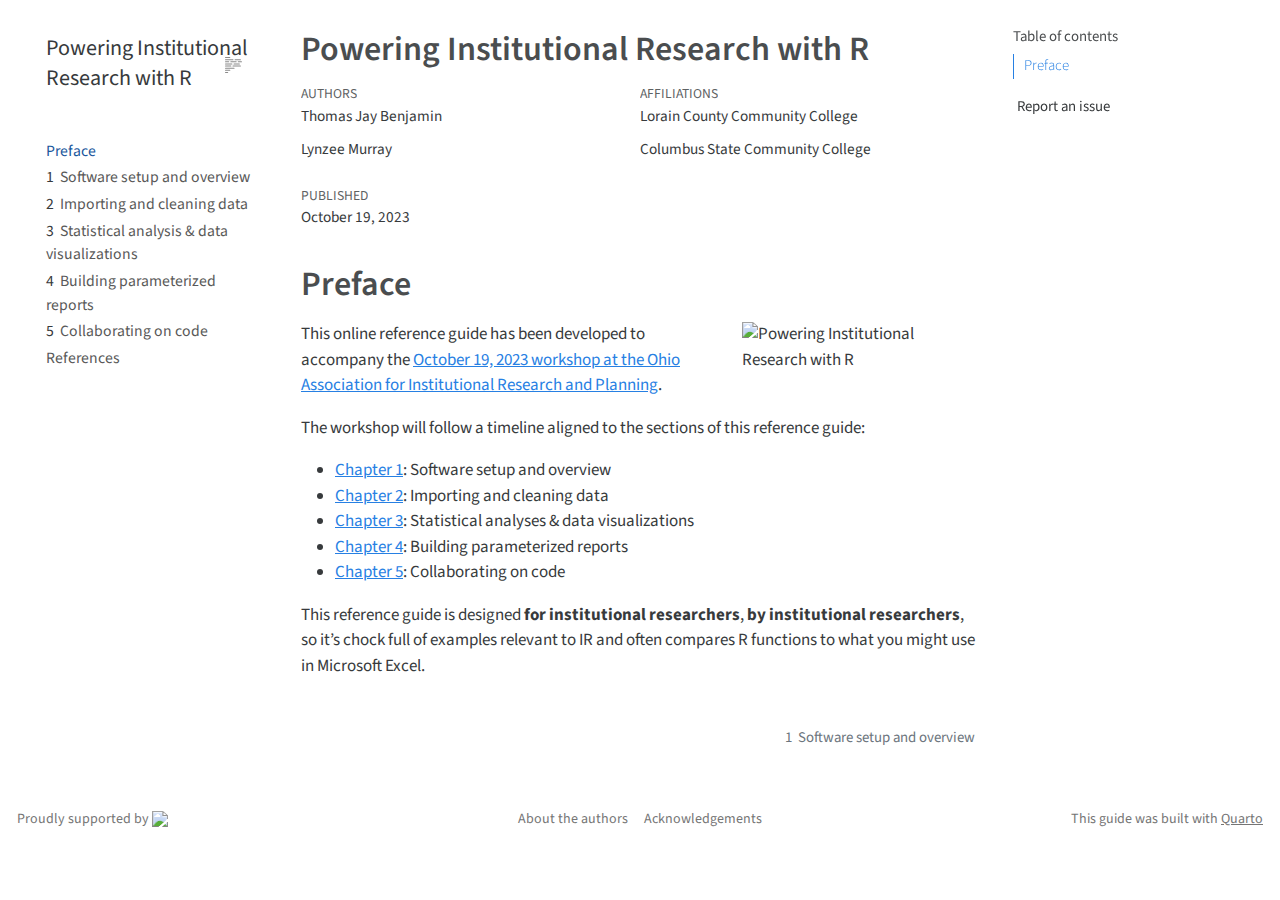
==== commit 7a7243f1: "finish Ch1 1st draft" ====
--- a/docs/index.html
+++ b/docs/index.html
@@ -10,7 +10,7 @@
 <meta name="author" content="Lynzee Murray">
 <meta name="dcterms.date" content="2023-10-19">
 
-<title>Powering IR with R</title>
+<title>Powering Institutional Research with R</title>
 <style>
 code{white-space: pre-wrap;}
 span.smallcaps{font-variant: small-caps;}
@@ -34,6 +34,7 @@
 <script src="site_libs/quarto-search/quarto-search.js"></script>
 <meta name="quarto:offset" content="./">
 <link href="./intro.html" rel="next">
+<link href="./favicon.ico" rel="icon">
 <script src="site_libs/quarto-html/quarto.js"></script>
 <script src="site_libs/quarto-html/popper.min.js"></script>
 <script src="site_libs/quarto-html/tippy.umd.min.js"></script>
@@ -64,13 +65,20 @@
 }</script>
 
 
-<meta name="citation_title" content="Powering IR with R">
+<meta property="og:title" content="Powering Institutional Research with R">
+<meta property="og:description" content="">
+<meta property="og:image" content="https://oairp.github.io/PoweringIRwithR/cover.png">
+<meta property="og:site-name" content="Powering Institutional Research with R">
+<meta property="og:image:height" content="1055">
+<meta property="og:image:width" content="815">
+<meta name="citation_title" content="Powering Institutional Research with R">
 <meta name="citation_author" content="Thomas Jay Benjamin">
 <meta name="citation_author" content="Lynzee Murray">
 <meta name="citation_publication_date" content="2023-10-19">
 <meta name="citation_cover_date" content="2023-10-19">
 <meta name="citation_year" content="2023">
 <meta name="citation_online_date" content="2023-10-19">
+<meta name="citation_fulltext_html_url" content="https://oairp.github.io/PoweringIRwithR//">
 <meta name="citation_language" content="en">
 <meta name="citation_reference" content="citation_title=Literate programming;,citation_author=Donald E. Knuth;,citation_publication_date=1984-05;,citation_cover_date=1984-05;,citation_year=1984;,citation_fulltext_html_url=https://doi.org/10.1093/comjnl/27.2.97;,citation_issue=2;,citation_doi=10.1093/comjnl/27.2.97;,citation_issn=0010-4620;,citation_volume=27;,citation_journal_title=Comput. J.;,citation_publisher=Oxford University Press, Inc.;">
 </head>
@@ -99,10 +107,10 @@
   <nav id="quarto-sidebar" class="sidebar collapse collapse-horizontal sidebar-navigation floating overflow-auto">
     <div class="pt-lg-2 mt-2 text-left sidebar-header">
     <div class="sidebar-title mb-0 py-0">
-      <a href="./">Powering IR with R</a> 
+      <a href="./">Powering Institutional Research with R</a> 
         <div class="sidebar-tools-main tools-wide">
     <a href="https://github.com/oairp/PoweringIRwithR" title="Source Code" class="quarto-navigation-tool px-1" aria-label="Source Code"><i class="bi bi-github"></i></a>
-    <a href="./Powering-IR-with-R.pdf" title="Download PDF" class="quarto-navigation-tool px-1" aria-label="Download PDF"><i class="bi bi-file-pdf"></i></a>
+    <a href="./Powering-Institutional-Research-with-R.epub" title="Download ePub" class="quarto-navigation-tool px-1" aria-label="Download ePub"><i class="bi bi-journal"></i></a>
     <div class="dropdown">
       <a href="" title="Share" id="quarto-navigation-tool-dropdown-0" class="quarto-navigation-tool dropdown-toggle px-1" data-bs-toggle="dropdown" aria-expanded="false" aria-label="Share"><i class="bi bi-share"></i></a>
       <ul class="dropdown-menu" aria-labelledby="quarto-navigation-tool-dropdown-0">
@@ -118,8 +126,19 @@
             Facebook
             </a>
           </li>
+          <li>
+            <a class="dropdown-item sidebar-tools-main-item" href="https://www.linkedin.com/sharing/share-offsite/?url=|url|">
+              <i class="bi bi-bi-linkedin pe-1"></i>
+            LinkedIn
+            </a>
+          </li>
       </ul>
     </div>
+  <a href="" class="quarto-reader-toggle quarto-navigation-tool px-1" onclick="window.quartoToggleReader(); return false;" title="Toggle reader mode">
+  <div class="quarto-reader-toggle-btn">
+  <i class="bi"></i>
+  </div>
+</a>
 </div>
     </div>
       </div>
@@ -139,7 +158,7 @@
         <li class="sidebar-item">
   <div class="sidebar-item-container"> 
   <a href="./intro.html" class="sidebar-item-text sidebar-link">
- <span class="menu-text"><span class="chapter-number">1</span>&nbsp; <span class="chapter-title">Software Set-up and Overview</span></span></a>
+ <span class="menu-text"><span class="chapter-number">1</span>&nbsp; <span class="chapter-title">Software setup and overview</span></span></a>
   </div>
 </li>
         <li class="sidebar-item">
@@ -163,7 +182,7 @@
         <li class="sidebar-item">
   <div class="sidebar-item-container"> 
   <a href="./collaboration.html" class="sidebar-item-text sidebar-link">
- <span class="menu-text"><span class="chapter-number">5</span>&nbsp; <span class="chapter-title">Collaborating on Code</span></span></a>
+ <span class="menu-text"><span class="chapter-number">5</span>&nbsp; <span class="chapter-title">Collaborating on code</span></span></a>
   </div>
 </li>
         <li class="sidebar-item">
@@ -191,7 +210,7 @@
 
 <header id="title-block-header" class="quarto-title-block default">
 <div class="quarto-title">
-<h1 class="title">Powering IR with R</h1>
+<h1 class="title">Powering Institutional Research with R</h1>
 </div>
 
 
@@ -237,17 +256,19 @@
 
 </header>
 
+
 <section id="preface" class="level1 unnumbered">
-<h1 class="unnumbered">Preface</h1>
+<h1 class="unnumbered">Preface</h1><p><img src="cover.png" title="Powering Institutional Research with R" class="quarto-cover-image img-fluid"></p>
 <p>This online reference guide has been developed to accompany the <a href="https://oairp.org/event-5382943">October 19, 2023 workshop at the Ohio Association for Institutional Research and Planning</a>.</p>
 <p>The workshop will follow a timeline aligned to the sections of this reference guide:</p>
 <ul>
-<li><a href="intro.html"><span>Chapter&nbsp;1</span></a>: Software set-up and overview</li>
+<li><a href="intro.html"><span>Chapter&nbsp;1</span></a>: Software setup and overview</li>
 <li><a href="workingwithdata.html"><span>Chapter&nbsp;2</span></a>: Importing and cleaning data</li>
 <li><a href="analysis.html"><span>Chapter&nbsp;3</span></a>: Statistical analyses &amp; data visualizations</li>
 <li><a href="reports.html"><span>Chapter&nbsp;4</span></a>: Building parameterized reports</li>
 <li><a href="collaboration.html"><span>Chapter&nbsp;5</span></a>: Collaborating on code</li>
 </ul>
+<p>This reference guide is designed <strong>for institutional researchers</strong>, <strong>by institutional researchers</strong>, so it’s chock full of examples relevant to IR and often compares R functions to what you might use in Microsoft Excel.</p>
 
 
 </section>
@@ -491,7 +512,7 @@
   </div>
   <div class="nav-page nav-page-next">
       <a href="./intro.html" class="pagination-link">
-        <span class="nav-page-text"><span class="chapter-number">1</span>&nbsp; <span class="chapter-title">Software Set-up and Overview</span></span> <i class="bi bi-arrow-right-short"></i>
+        <span class="nav-page-text"><span class="chapter-number">1</span>&nbsp; <span class="chapter-title">Software setup and overview</span></span> <i class="bi bi-arrow-right-short"></i>
       </a>
   </div>
 </nav>
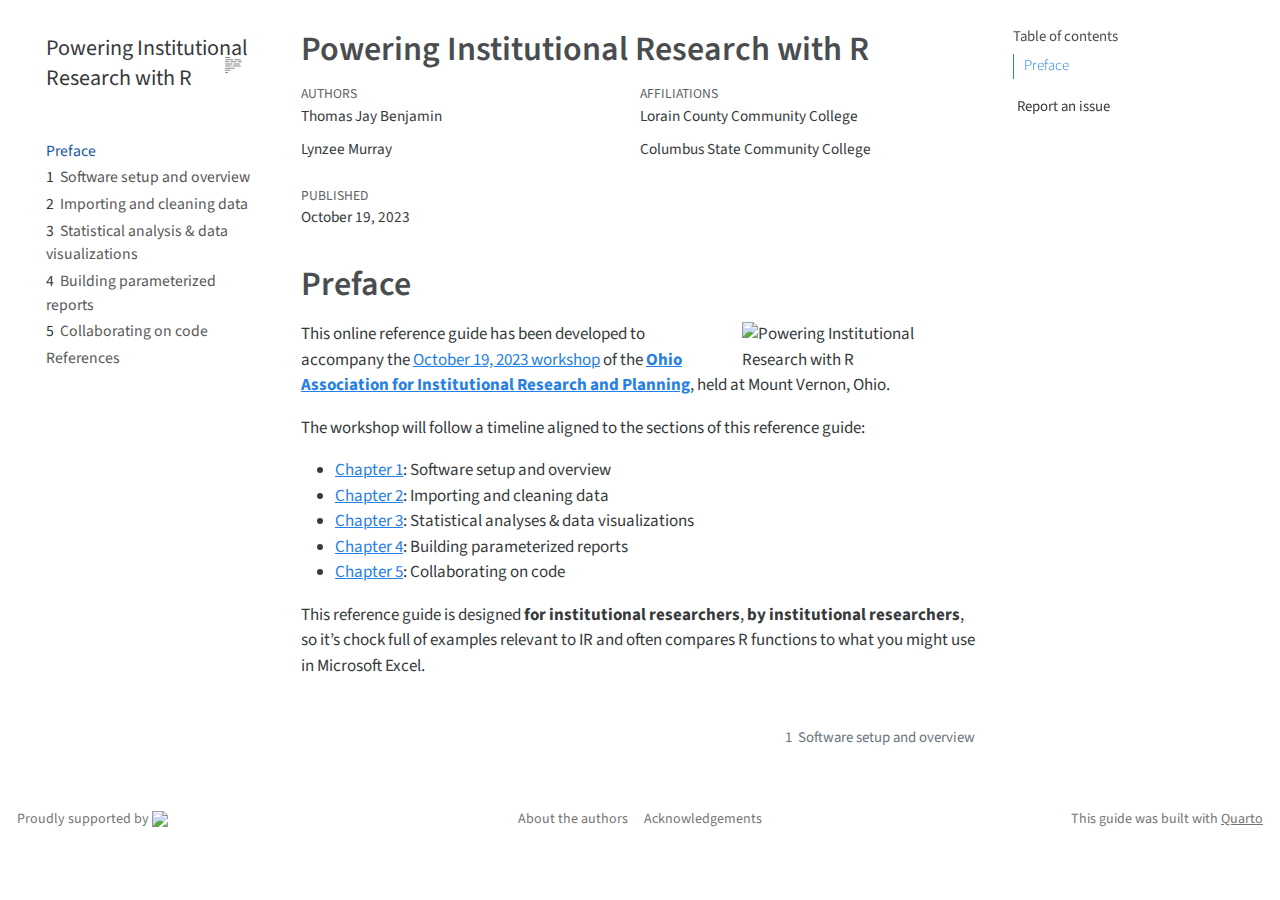
==== commit b8bee299: "reports, collaboration progress" ====
--- a/docs/index.html
+++ b/docs/index.html
@@ -259,7 +259,7 @@
 
 <section id="preface" class="level1 unnumbered">
 <h1 class="unnumbered">Preface</h1><p><img src="cover.png" title="Powering Institutional Research with R" class="quarto-cover-image img-fluid"></p>
-<p>This online reference guide has been developed to accompany the <a href="https://oairp.org/event-5382943">October 19, 2023 workshop at the Ohio Association for Institutional Research and Planning</a>.</p>
+<p>This online reference guide has been developed to accompany the <a href="https://oairp.org/event-5382943">October 19, 2023 workshop</a> of the <a href="https://oairp.org/"><strong>Ohio Association for Institutional Research and Planning</strong></a>, held at Mount Vernon, Ohio.</p>
 <p>The workshop will follow a timeline aligned to the sections of this reference guide:</p>
 <ul>
 <li><a href="intro.html"><span>Chapter&nbsp;1</span></a>: Software setup and overview</li>
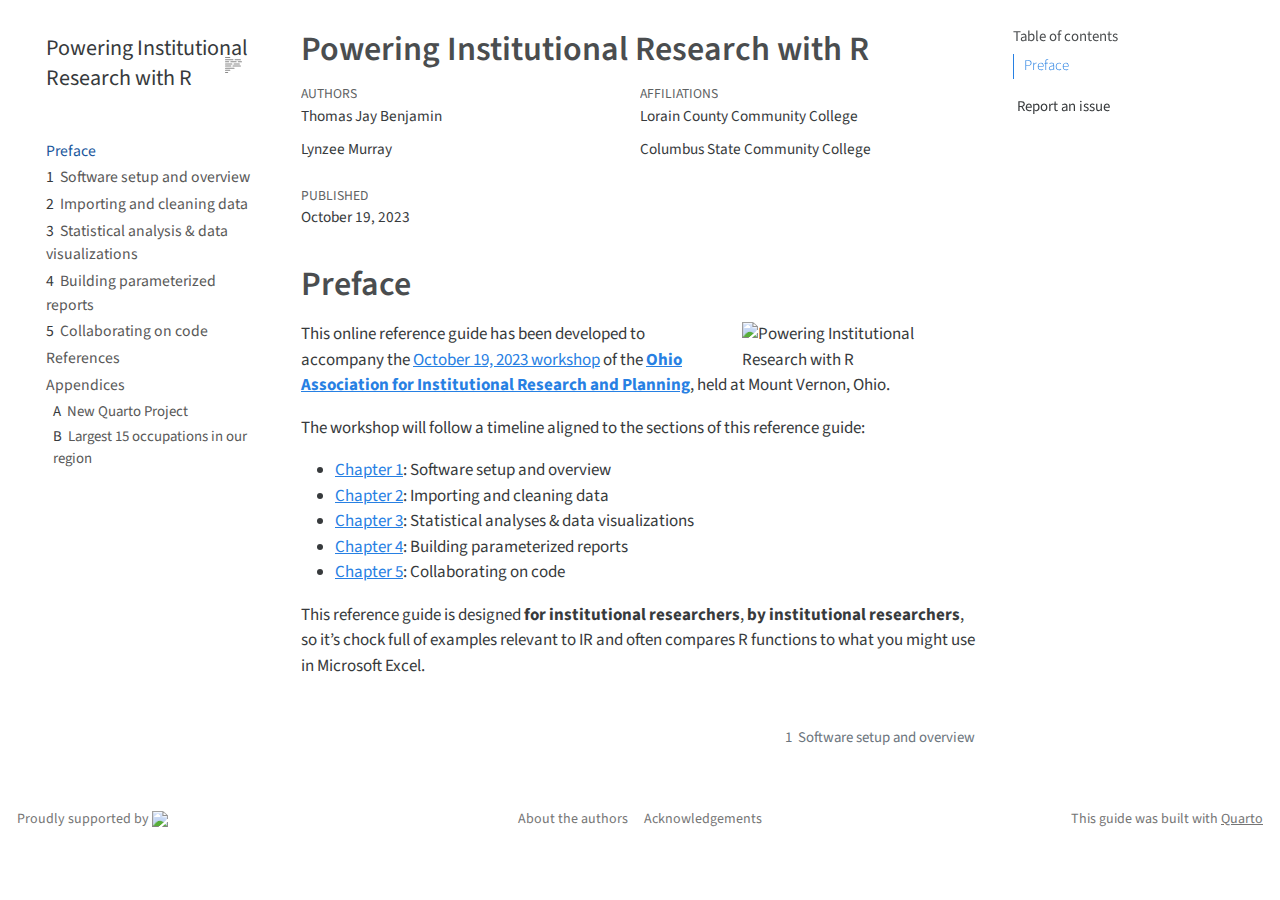
==== commit 29c877c9: "full report example" ====
--- a/docs/index.html
+++ b/docs/index.html
@@ -81,6 +81,11 @@
 <meta name="citation_fulltext_html_url" content="https://oairp.github.io/PoweringIRwithR//">
 <meta name="citation_language" content="en">
 <meta name="citation_reference" content="citation_title=Literate programming;,citation_author=Donald E. Knuth;,citation_publication_date=1984-05;,citation_cover_date=1984-05;,citation_year=1984;,citation_fulltext_html_url=https://doi.org/10.1093/comjnl/27.2.97;,citation_issue=2;,citation_doi=10.1093/comjnl/27.2.97;,citation_issn=0010-4620;,citation_volume=27;,citation_journal_title=Comput. J.;,citation_publisher=Oxford University Press, Inc.;">
+<meta name="citation_reference" content="citation_title=R for data science;,citation_author=Hadley Wickham;,citation_author=Mine Çetinkaya-Rundel;,citation_author=Garrett Grolemund;,citation_publication_date=2023;,citation_cover_date=2023;,citation_year=2023;,citation_fulltext_html_url=https://r4ds.hadley.nz/;">
+<meta name="citation_reference" content="citation_title=R: A language and environment for statistical computing;,citation_author=R Core Team;,citation_publication_date=2023;,citation_cover_date=2023;,citation_year=2023;,citation_fulltext_html_url=https://www.R-project.org/;">
+<meta name="citation_reference" content="citation_title=Welcome to the tidyverse;,citation_author=Hadley Wickham;,citation_author=Mara Averick;,citation_author=Jennifer Bryan;,citation_author=Winston Chang;,citation_author=Lucy D’Agostino McGowan;,citation_author=Romain François;,citation_author=Garrett Grolemund;,citation_author=Alex Hayes;,citation_author=Lionel Henry;,citation_author=Jim Hester;,citation_author=Max Kuhn;,citation_author=Thomas Lin Pedersen;,citation_author=Evan Miller;,citation_author=Stephan Milton Bache;,citation_author=Kirill Müller;,citation_author=Jeroen Ooms;,citation_author=David Robinson;,citation_author=Dana Paige Seidel;,citation_author=Vitalie Spinu;,citation_author=Kohske Takahashi;,citation_author=Davis Vaughan;,citation_author=Claus Wilke;,citation_author=Kara Woo;,citation_author=Hiroaki Yutani;,citation_publication_date=2019;,citation_cover_date=2019;,citation_year=2019;,citation_issue=43;,citation_doi=10.21105/joss.01686;,citation_volume=4;,citation_journal_title=Journal of Open Source Software;">
+<meta name="citation_reference" content="citation_title=Readxl: Read excel files;,citation_author=Hadley Wickham;,citation_author=Jennifer Bryan;,citation_publication_date=2023;,citation_cover_date=2023;,citation_year=2023;,citation_fulltext_html_url=https://CRAN.R-project.org/package=readxl;">
+<meta name="citation_reference" content="citation_title=MatchIt: Nonparametric Preprocessing for Parametric Causal Inference;,citation_abstract=Selects matched samples of the original treated and control groups with similar covariate distributions – can be used to match exactly on covariates, to match on propensity scores, or perform a variety of other matching procedures. The package also implements a series of recommendations offered in Ho, Imai, King, and Stuart (2007) &amp;amp;amp;lt;doi:10.1093/pan/mpl013&amp;gt;. (The ’gurobi’ package, which is not on CRAN, is optional and comes with an installation of the Gurobi Optimizer, available at &amp;lt;https://www.gurobi.com&amp;gt;.);,citation_author=Daniel Ho;,citation_author=Kosuke Imai;,citation_author=Gary King;,citation_author=Elizabeth Stuart;,citation_author=Alex Whitworth;,citation_author=Noah Greifer;,citation_publication_date=2023-10;,citation_cover_date=2023-10;,citation_year=2023;,citation_fulltext_html_url=https://cran.r-project.org/web/packages/MatchIt/index.html;">
 </head>
 
 <body class="nav-sidebar floating">
@@ -191,6 +196,29 @@
  <span class="menu-text">References</span></a>
   </div>
 </li>
+        <li class="sidebar-item sidebar-item-section">
+      <div class="sidebar-item-container"> 
+            <a class="sidebar-item-text sidebar-link text-start" data-bs-toggle="collapse" data-bs-target="#quarto-sidebar-section-1" aria-expanded="true">
+ <span class="menu-text">Appendices</span></a>
+          <a class="sidebar-item-toggle text-start" data-bs-toggle="collapse" data-bs-target="#quarto-sidebar-section-1" aria-expanded="true" aria-label="Toggle section">
+            <i class="bi bi-chevron-right ms-2"></i>
+          </a> 
+      </div>
+      <ul id="quarto-sidebar-section-1" class="collapse list-unstyled sidebar-section depth1 show">  
+          <li class="sidebar-item">
+  <div class="sidebar-item-container"> 
+  <a href="./examplebasicquarto.html" class="sidebar-item-text sidebar-link">
+ <span class="menu-text"><span class="chapter-number">A</span>&nbsp; <span class="chapter-title">New Quarto Project</span></span></a>
+  </div>
+</li>
+          <li class="sidebar-item">
+  <div class="sidebar-item-container"> 
+  <a href="./examplefullquartoreport.html" class="sidebar-item-text sidebar-link">
+ <span class="menu-text"><span class="chapter-number">B</span>&nbsp; <span class="chapter-title">Largest 15 occupations in our region</span></span></a>
+  </div>
+</li>
+      </ul>
+  </li>
     </ul>
     </div>
 </nav>
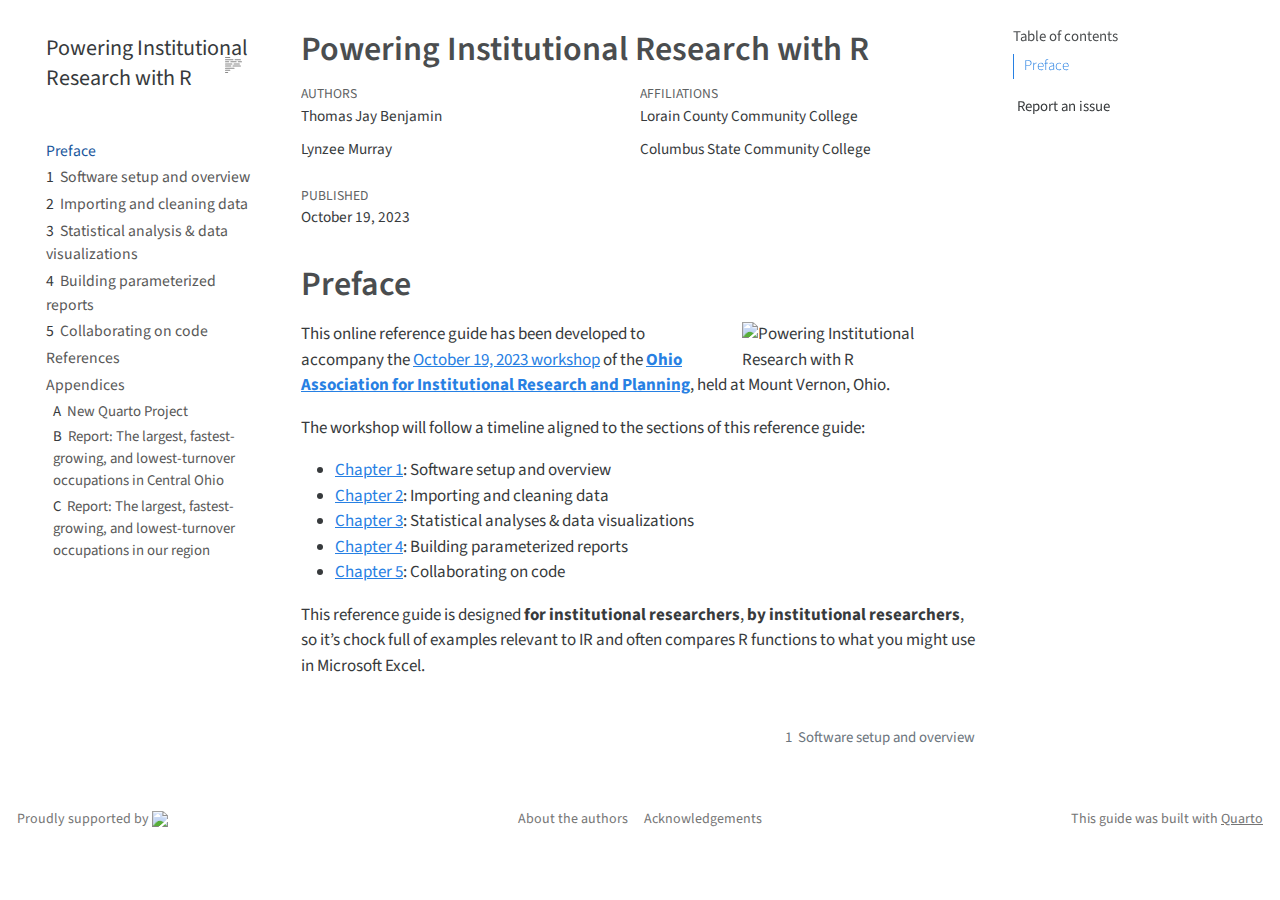
==== commit 9f539513: "finish chapter 2" ====
--- a/docs/index.html
+++ b/docs/index.html
@@ -86,6 +86,7 @@
 <meta name="citation_reference" content="citation_title=Welcome to the tidyverse;,citation_author=Hadley Wickham;,citation_author=Mara Averick;,citation_author=Jennifer Bryan;,citation_author=Winston Chang;,citation_author=Lucy D’Agostino McGowan;,citation_author=Romain François;,citation_author=Garrett Grolemund;,citation_author=Alex Hayes;,citation_author=Lionel Henry;,citation_author=Jim Hester;,citation_author=Max Kuhn;,citation_author=Thomas Lin Pedersen;,citation_author=Evan Miller;,citation_author=Stephan Milton Bache;,citation_author=Kirill Müller;,citation_author=Jeroen Ooms;,citation_author=David Robinson;,citation_author=Dana Paige Seidel;,citation_author=Vitalie Spinu;,citation_author=Kohske Takahashi;,citation_author=Davis Vaughan;,citation_author=Claus Wilke;,citation_author=Kara Woo;,citation_author=Hiroaki Yutani;,citation_publication_date=2019;,citation_cover_date=2019;,citation_year=2019;,citation_issue=43;,citation_doi=10.21105/joss.01686;,citation_volume=4;,citation_journal_title=Journal of Open Source Software;">
 <meta name="citation_reference" content="citation_title=Readxl: Read excel files;,citation_author=Hadley Wickham;,citation_author=Jennifer Bryan;,citation_publication_date=2023;,citation_cover_date=2023;,citation_year=2023;,citation_fulltext_html_url=https://CRAN.R-project.org/package=readxl;">
 <meta name="citation_reference" content="citation_title=MatchIt: Nonparametric Preprocessing for Parametric Causal Inference;,citation_abstract=Selects matched samples of the original treated and control groups with similar covariate distributions – can be used to match exactly on covariates, to match on propensity scores, or perform a variety of other matching procedures. The package also implements a series of recommendations offered in Ho, Imai, King, and Stuart (2007) &amp;amp;amp;lt;doi:10.1093/pan/mpl013&amp;gt;. (The ’gurobi’ package, which is not on CRAN, is optional and comes with an installation of the Gurobi Optimizer, available at &amp;lt;https://www.gurobi.com&amp;gt;.);,citation_author=Daniel Ho;,citation_author=Kosuke Imai;,citation_author=Gary King;,citation_author=Elizabeth Stuart;,citation_author=Alex Whitworth;,citation_author=Noah Greifer;,citation_publication_date=2023-10;,citation_cover_date=2023-10;,citation_year=2023;,citation_fulltext_html_url=https://cran.r-project.org/web/packages/MatchIt/index.html;">
+<meta name="citation_reference" content="citation_title=The grammar of graphics;,citation_author=Leland Wilkinson;,citation_publication_date=2012;,citation_cover_date=2012;,citation_year=2012;">
 </head>
 
 <body class="nav-sidebar floating">
@@ -214,7 +215,13 @@
           <li class="sidebar-item">
   <div class="sidebar-item-container"> 
   <a href="./examplefullquartoreport.html" class="sidebar-item-text sidebar-link">
- <span class="menu-text"><span class="chapter-number">B</span>&nbsp; <span class="chapter-title">Largest 15 occupations in our region</span></span></a>
+ <span class="menu-text"><span class="chapter-number">B</span>&nbsp; <span class="chapter-title">Report: The largest, fastest-growing, and lowest-turnover occupations in Central Ohio</span></span></a>
+  </div>
+</li>
+          <li class="sidebar-item">
+  <div class="sidebar-item-container"> 
+  <a href="./exampleparameterizedreport.html" class="sidebar-item-text sidebar-link">
+ <span class="menu-text"><span class="chapter-number">C</span>&nbsp; <span class="chapter-title">Report: The largest, fastest-growing, and lowest-turnover occupations in our region</span></span></a>
   </div>
 </li>
       </ul>
